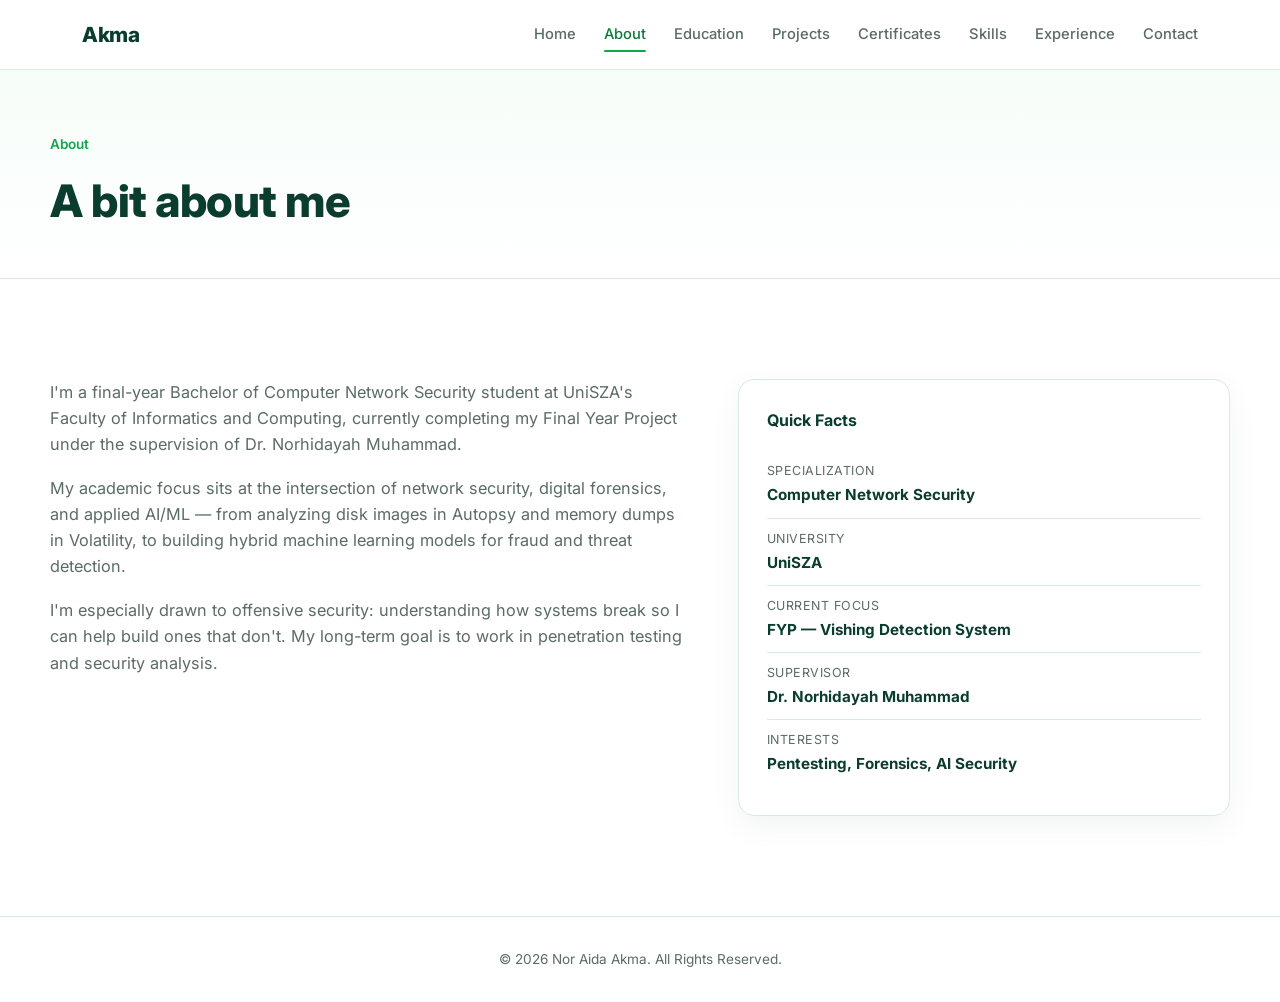
==== about.html @ 591cdba0 "Add files via upload" ====
<!DOCTYPE html>
<html lang="en">
<head>
<meta charset="UTF-8">
<meta name="viewport" content="width=device-width, initial-scale=1.0">
<title>About — Akma</title>
<link rel="preconnect" href="https://fonts.googleapis.com">
<link rel="preconnect" href="https://fonts.gstatic.com" crossorigin>
<link href="https://fonts.googleapis.com/css2?family=Inter:wght@400;500;600;700&display=swap" rel="stylesheet">
<link rel="stylesheet" href="style.css">
</head>
<body>

<header class="navbar" id="navbar">
  <div class="nav-inner">
    <a href="index.html" class="logo">Akma</a>
    <button class="nav-toggle" id="navToggle" aria-label="Toggle navigation">
      <span></span><span></span><span></span>
    </button>
    <nav class="nav-links" id="navLinks">
      <a href="index.html">Home</a>
      <a href="about.html" class="active">About</a>
      <a href="education.html">Education</a>
      <a href="projects.html">Projects</a>
      <a href="certificates.html">Certificates</a>
      <a href="skills.html">Skills</a>
      <a href="experience.html">Experience</a>
      <a href="contact.html">Contact</a>
    </nav>
  </div>
</header>

<section class="page-hero">
  <div class="section-inner">
    <p class="section-eyebrow">About</p>
    <h1 class="page-title">A bit about me</h1>
  </div>
</section>

<section class="section">
  <div class="section-inner">
    <div class="about-grid">
      <div class="about-text">
        <p>
          I'm a final-year Bachelor of Computer Network Security student at UniSZA's Faculty of
          Informatics and Computing, currently completing my Final Year Project under the
          supervision of Dr. Norhidayah Muhammad.
        </p>
        <p>
          My academic focus sits at the intersection of network security, digital forensics, and
          applied AI/ML — from analyzing disk images in Autopsy and memory dumps in Volatility, to
          building hybrid machine learning models for fraud and threat detection.
        </p>
        <p>
          I'm especially drawn to offensive security: understanding how systems break so I can
          help build ones that don't. My long-term goal is to work in penetration testing and
          security analysis.
        </p>
      </div>
      <div class="about-card">
        <h3>Quick Facts</h3>
        <ul class="fact-list">
          <li><span>Specialization</span><strong>Computer Network Security</strong></li>
          <li><span>University</span><strong>UniSZA</strong></li>
          <li><span>Current Focus</span><strong>FYP — Vishing Detection System</strong></li>
          <li><span>Supervisor</span><strong>Dr. Norhidayah Muhammad</strong></li>
          <li><span>Interests</span><strong>Pentesting, Forensics, AI Security</strong></li>
        </ul>
      </div>
    </div>
  </div>
</section>

<footer class="footer">
  <p>&copy; 2026 Nor Aida Akma. All Rights Reserved.</p>
</footer>

<script src="script.js"></script>
</body>
</html>
---- style.css ----
/* ============================
   DESIGN TOKENS
   ============================ */
:root {
  --color-bg: #FFFFFF;
  --color-bg-alt: #F0FBF5;
  --color-ink: #0B3D2E;
  --color-text: #1F2937;
  --color-text-light: #5B6B66;
  --color-accent: #16A34A;
  --color-accent-dark: #0E7A38;
  --color-accent-soft: #DCFCE7;
  --color-border: #D7ECE1;

  --font-display: 'Inter', sans-serif;
  --font-body: 'Inter', sans-serif;

  --radius: 16px;
  --radius-sm: 10px;
  --max-width: 1180px;

  --transition: 0.25s ease;
}

* { margin: 0; padding: 0; box-sizing: border-box; }

html { scroll-behavior: smooth; }

body {
  font-family: var(--font-body);
  color: var(--color-text);
  background: var(--color-bg);
  line-height: 1.6;
  -webkit-font-smoothing: antialiased;
}

a { text-decoration: none; color: inherit; }
ul { list-style: none; }
img { max-width: 100%; display: block; }

:focus-visible {
  outline: 2px solid var(--color-accent);
  outline-offset: 3px;
}

@media (prefers-reduced-motion: reduce) {
  *, *::before, *::after {
    animation-duration: 0.01ms !important;
    animation-iteration-count: 1 !important;
    transition-duration: 0.01ms !important;
    scroll-behavior: auto !important;
  }
}

/* ============================
   NAVBAR
   ============================ */
.navbar {
  position: sticky;
  top: 0;
  z-index: 100;
  background: rgba(255, 255, 255, 0.92);
  backdrop-filter: blur(10px);
  border-bottom: 1px solid var(--color-border);
}

.nav-inner {
  max-width: var(--max-width);
  margin: 0 auto;
  display: flex;
  align-items: center;
  justify-content: space-between;
  padding: 18px 32px;
}

.logo {
  font-family: var(--font-display);
  font-weight: 800;
  font-size: 1.3rem;
  color: var(--color-ink);
  letter-spacing: -0.5px;
}
.logo .dot { color: var(--color-accent); }

.nav-links {
  display: flex;
  gap: 28px;
  align-items: center;
}

.nav-links a {
  font-size: 0.92rem;
  font-weight: 500;
  color: var(--color-text-light);
  transition: color var(--transition);
  position: relative;
  padding: 4px 0;
}

.nav-links a:hover,
.nav-links a.active {
  color: var(--color-accent-dark);
}

.nav-links a.active::after {
  content: '';
  position: absolute;
  bottom: -2px;
  left: 0;
  right: 0;
  height: 2px;
  background: var(--color-accent);
  border-radius: 2px;
}

.nav-toggle {
  display: none;
  flex-direction: column;
  gap: 5px;
  background: none;
  border: none;
  cursor: pointer;
  padding: 8px;
}
.nav-toggle span {
  width: 22px;
  height: 2px;
  background: var(--color-ink);
  border-radius: 2px;
}

/* ============================
   HERO
   ============================ */
.hero {
  position: relative;
  overflow: hidden;
  padding: 80px 32px 100px;
  background: linear-gradient(180deg, #F6FDF9 0%, #FFFFFF 100%);
}

.hero-grid {
  max-width: var(--max-width);
  margin: 0 auto;
  display: grid;
  grid-template-columns: 1.1fr 0.9fr;
  gap: 60px;
  align-items: center;
  position: relative;
  z-index: 2;
}

.status-badge {
  display: inline-flex;
  align-items: center;
  gap: 8px;
  font-family: var(--font-display);
  font-size: 0.72rem;
  font-weight: 600;
  letter-spacing: 0.5px;
  color: var(--color-accent-dark);
  background: var(--color-accent-soft);
  border: 1px solid var(--color-border);
  padding: 6px 14px;
  border-radius: 100px;
  margin-bottom: 24px;
}

.dot-blink {
  width: 7px;
  height: 7px;
  border-radius: 50%;
  background: var(--color-accent);
  animation: blink 1.6s infinite;
}

@keyframes blink {
  0%, 100% { opacity: 1; }
  50% { opacity: 0.3; }
}

.eyebrow {
  font-family: var(--font-display);
  color: var(--color-accent-dark);
  font-weight: 600;
  font-size: 1rem;
  margin-bottom: 6px;
}

.hero-text h1 {
  font-family: var(--font-display);
  font-size: clamp(2.2rem, 4.2vw, 3.2rem);
  font-weight: 800;
  color: var(--color-ink);
  letter-spacing: -1px;
  line-height: 1.1;
}

.cursor {
  color: var(--color-accent);
  animation: blink 1s infinite;
}

.role {
  font-size: clamp(1.2rem, 2.5vw, 1.6rem);
  font-weight: 700;
  color: var(--color-accent-dark);
  margin: 8px 0 20px;
}

.hero-desc {
  max-width: 540px;
  color: var(--color-text-light);
  font-size: 1.05rem;
  margin-bottom: 32px;
}

.hero-cta {
  display: flex;
  gap: 16px;
  margin-bottom: 28px;
}

.btn {
  display: inline-flex;
  align-items: center;
  justify-content: center;
  padding: 14px 28px;
  border-radius: 100px;
  font-weight: 600;
  font-size: 0.95rem;
  transition: all var(--transition);
  cursor: pointer;
  border: 2px solid transparent;
}

.btn-primary {
  background: var(--color-accent);
  color: #fff;
  box-shadow: 0 8px 20px rgba(22, 163, 74, 0.25);
}
.btn-primary:hover {
  background: var(--color-accent-dark);
  transform: translateY(-2px);
}

.btn-outline {
  border-color: var(--color-accent);
  color: var(--color-accent-dark);
  background: transparent;
}
.btn-outline:hover {
  background: var(--color-accent-soft);
  transform: translateY(-2px);
}

.hero-meta {
  font-family: var(--font-display);
  font-size: 0.85rem;
  color: var(--color-text-light);
}
.hero-meta code {
  background: var(--color-accent-soft);
  padding: 3px 8px;
  border-radius: 6px;
  color: var(--color-accent-dark);
}
.hero-meta .arrow { color: var(--color-accent); margin: 0 4px; }

.hero-visual {
  position: relative;
  display: flex;
  justify-content: center;
}

.photo-frame {
  position: relative;
  width: 320px;
  height: 380px;
  background: var(--color-accent-soft);
  border-radius: var(--radius);
  border: 1px solid var(--color-border);
  overflow: hidden;
  box-shadow: 0 20px 50px rgba(11, 61, 46, 0.12);
}

.photo-frame img {
  width: 100%;
  height: 100%;
  object-fit: cover;
}

.photo-placeholder {
  display: none;
  width: 100%;
  height: 100%;
  align-items: center;
  justify-content: center;
  font-family: var(--font-display);
  font-size: 2.5rem;
  font-weight: 800;
  color: var(--color-accent-dark);
}

.frame-tag {
  position: absolute;
  bottom: 12px;
  left: 12px;
  background: rgba(11, 61, 46, 0.85);
  color: #fff;
  font-family: var(--font-display);
  font-size: 0.7rem;
  padding: 5px 10px;
  border-radius: 6px;
}

.scan-line {
  position: absolute;
  top: 0;
  left: 50%;
  width: 320px;
  height: 2px;
  background: linear-gradient(90deg, transparent, var(--color-accent), transparent);
  transform: translateX(-50%);
  animation: scan 3.5s linear infinite;
  opacity: 0.7;
}

@keyframes scan {
  0% { top: 0; }
  100% { top: 380px; }
}

.hero-bg-shapes {
  position: absolute;
  inset: 0;
  z-index: 1;
  pointer-events: none;
}
.shape {
  position: absolute;
  border-radius: 50%;
  background: var(--color-accent-soft);
  opacity: 0.6;
}
.shape-1 { width: 220px; height: 220px; top: 10%; left: -60px; }
.shape-2 { width: 140px; height: 140px; bottom: 5%; left: 30%; }
.shape-3 { width: 180px; height: 180px; top: 0; right: -40px; }

/* ============================
   PAGE HERO (non-home pages)
   ============================ */
.page-hero {
  padding: 64px 32px 40px;
  background: linear-gradient(180deg, #F6FDF9 0%, #FFFFFF 100%);
  border-bottom: 1px solid var(--color-border);
}
.page-title {
  font-size: clamp(1.9rem, 4vw, 2.8rem);
  font-weight: 800;
  color: var(--color-ink);
  letter-spacing: -0.5px;
  font-family: var(--font-display);
}

/* ============================
   HOME PREVIEW STRIP
   ============================ */
.preview-grid {
  display: grid;
  grid-template-columns: repeat(4, 1fr);
  gap: 20px;
}
.preview-card {
  background: #fff;
  border: 1px solid var(--color-border);
  border-radius: var(--radius);
  padding: 24px;
  transition: all var(--transition);
  display: block;
}
.preview-card:hover {
  border-color: var(--color-accent);
  transform: translateY(-4px);
  box-shadow: 0 14px 32px rgba(11, 61, 46, 0.08);
}
.preview-num {
  font-family: var(--font-display);
  font-size: 0.78rem;
  font-weight: 700;
  color: var(--color-accent);
}
.preview-card h3 {
  font-size: 1.15rem;
  color: var(--color-ink);
  margin: 8px 0 6px;
}
.preview-card p {
  font-size: 0.88rem;
  color: var(--color-text-light);
}

/* ============================
   SECTIONS — SHARED
   ============================ */
.section {
  padding: 100px 32px;
}
.section-alt {
  background: var(--color-bg-alt);
}
.section-inner {
  max-width: var(--max-width);
  margin: 0 auto;
}

.section-eyebrow {
  font-family: var(--font-display);
  color: var(--color-accent);
  font-weight: 600;
  font-size: 0.85rem;
  margin-bottom: 10px;
}

.section-title {
  font-size: clamp(1.8rem, 3vw, 2.4rem);
  font-weight: 700;
  color: var(--color-ink);
  margin-bottom: 48px;
  letter-spacing: -0.5px;
}

/* ============================
   ABOUT
   ============================ */
.about-grid {
  display: grid;
  grid-template-columns: 1.3fr 1fr;
  gap: 48px;
  align-items: start;
}
.about-text p {
  color: var(--color-text-light);
  margin-bottom: 18px;
  font-size: 1.02rem;
}

.about-card {
  background: #fff;
  border: 1px solid var(--color-border);
  border-radius: var(--radius);
  padding: 28px;
  box-shadow: 0 10px 30px rgba(11, 61, 46, 0.06);
}
.about-card h3 {
  font-family: var(--font-display);
  font-size: 1rem;
  color: var(--color-ink);
  margin-bottom: 18px;
}
.fact-list li {
  display: flex;
  flex-direction: column;
  gap: 2px;
  padding: 10px 0;
  border-bottom: 1px solid var(--color-border);
}
.fact-list li:last-child { border-bottom: none; }
.fact-list span {
  font-size: 0.78rem;
  color: var(--color-text-light);
  text-transform: uppercase;
  letter-spacing: 0.5px;
}
.fact-list strong {
  font-size: 0.95rem;
  color: var(--color-ink);
}

/* ============================
   TIMELINE (Education & Experience)
   ============================ */
.timeline {
  position: relative;
  padding-left: 32px;
  border-left: 2px solid var(--color-border);
}
.timeline-item {
  position: relative;
  margin-bottom: 40px;
}
.timeline-item:last-child { margin-bottom: 0; }
.timeline-marker {
  position: absolute;
  left: -41px;
  top: 4px;
  width: 16px;
  height: 16px;
  border-radius: 50%;
  background: var(--color-accent);
  border: 3px solid #fff;
  box-shadow: 0 0 0 2px var(--color-accent);
}
.timeline-date {
  font-family: var(--font-display);
  font-size: 0.78rem;
  color: var(--color-accent-dark);
  font-weight: 600;
}
.timeline-content h3 {
  font-size: 1.15rem;
  color: var(--color-ink);
  margin: 6px 0 4px;
}
.timeline-content p {
  color: var(--color-text-light);
  font-size: 0.95rem;
}
.timeline-detail {
  margin-top: 8px;
  max-width: 640px;
}

/* ============================
   PROJECTS
   ============================ */
.project-grid {
  display: grid;
  grid-template-columns: repeat(2, 1fr);
  gap: 24px;
}

.project-card {
  background: #fff;
  border: 1px solid var(--color-border);
  border-radius: var(--radius);
  padding: 28px;
  transition: transform var(--transition), box-shadow var(--transition);
}
.project-card:hover {
  transform: translateY(-4px);
  box-shadow: 0 16px 36px rgba(11, 61, 46, 0.1);
}

.project-card.featured {
  grid-column: 1 / -1;
  background: linear-gradient(135deg, var(--color-accent-soft) 0%, #fff 100%);
  border-color: var(--color-accent);
}

.project-tag {
  display: inline-block;
  font-family: var(--font-display);
  font-size: 0.7rem;
  font-weight: 700;
  letter-spacing: 0.5px;
  color: var(--color-accent-dark);
  background: var(--color-accent-soft);
  padding: 4px 12px;
  border-radius: 100px;
  margin-bottom: 14px;
  text-transform: uppercase;
}

.project-card h3 {
  font-size: 1.25rem;
  color: var(--color-ink);
  margin-bottom: 4px;
}

.project-domain {
  font-family: var(--font-display);
  font-size: 0.78rem;
  color: var(--color-text-light);
  margin-bottom: 14px;
}

.project-card p:not(.project-domain) {
  color: var(--color-text-light);
  font-size: 0.95rem;
  margin-bottom: 16px;
}

.project-stats {
  display: flex;
  gap: 24px;
  margin-bottom: 16px;
  flex-wrap: wrap;
}
.project-stats li {
  font-size: 0.85rem;
  color: var(--color-text-light);
}
.project-stats strong {
  display: block;
  font-family: var(--font-display);
  font-size: 1.1rem;
  color: var(--color-accent-dark);
}

.project-tools {
  display: flex;
  flex-wrap: wrap;
  gap: 8px;
}
.project-tools span {
  font-size: 0.75rem;
  font-weight: 600;
  color: var(--color-accent-dark);
  background: var(--color-accent-soft);
  padding: 5px 11px;
  border-radius: 8px;
}

/* ============================
   CERTIFICATES
   ============================ */
.cert-grid {
  display: grid;
  grid-template-columns: repeat(3, 1fr);
  gap: 24px;
}
.cert-card {
  background: #fff;
  border: 1px dashed var(--color-accent);
  border-radius: var(--radius);
  padding: 32px 24px;
  text-align: center;
}
.cert-icon { font-size: 2rem; margin-bottom: 12px; }
.cert-card h3 {
  font-size: 1rem;
  color: var(--color-ink);
  margin-bottom: 6px;
}
.cert-card p {
  font-size: 0.85rem;
  color: var(--color-text-light);
}
.cert-note {
  margin-top: 24px;
  font-family: var(--font-display);
  font-size: 0.8rem;
  color: var(--color-text-light);
}

/* ============================
   SKILLS
   ============================ */
.skills-grid {
  display: grid;
  grid-template-columns: repeat(2, 1fr);
  gap: 28px;
}
.skill-category {
  background: #fff;
  border: 1px solid var(--color-border);
  border-radius: var(--radius);
  padding: 24px;
}
.skill-category h3 {
  font-family: var(--font-display);
  font-size: 0.95rem;
  color: var(--color-ink);
  margin-bottom: 14px;
}
.skill-tags {
  display: flex;
  flex-wrap: wrap;
  gap: 10px;
}
.skill-tags span {
  background: var(--color-accent-soft);
  color: var(--color-accent-dark);
  font-size: 0.85rem;
  font-weight: 600;
  padding: 7px 14px;
  border-radius: 100px;
}

/* ============================
   CONTACT
   ============================ */
.contact-section {
  text-align: center;
}
.contact-section .section-eyebrow,
.contact-section .section-title { text-align: center; }
.contact-desc {
  color: var(--color-text-light);
  max-width: 520px;
  margin: 0 auto 40px;
}
.contact-grid {
  display: grid;
  grid-template-columns: repeat(3, 1fr);
  gap: 20px;
}
.contact-card {
  background: #fff;
  border: 1px solid var(--color-border);
  border-radius: var(--radius);
  padding: 28px;
  transition: all var(--transition);
}
.contact-card:hover {
  border-color: var(--color-accent);
  transform: translateY(-4px);
  box-shadow: 0 12px 30px rgba(11, 61, 46, 0.08);
}
.contact-label {
  display: block;
  font-family: var(--font-display);
  font-size: 0.75rem;
  color: var(--color-accent);
  text-transform: uppercase;
  margin-bottom: 8px;
}
.contact-value {
  font-weight: 600;
  color: var(--color-ink);
  font-size: 0.95rem;
  word-break: break-word;
}

/* ============================
   FOOTER
   ============================ */
.footer {
  text-align: center;
  padding: 32px;
  font-size: 0.85rem;
  color: var(--color-text-light);
  border-top: 1px solid var(--color-border);
}

/* ============================
   RESPONSIVE
   ============================ */
@media (max-width: 900px) {
  .hero-grid { grid-template-columns: 1fr; }
  .hero-visual { order: -1; margin-bottom: 20px; }
  .about-grid { grid-template-columns: 1fr; }
  .project-grid { grid-template-columns: 1fr; }
  .skills-grid { grid-template-columns: 1fr; }
  .cert-grid { grid-template-columns: 1fr; }
  .contact-grid { grid-template-columns: 1fr; }
  .preview-grid { grid-template-columns: repeat(2, 1fr); }
}

@media (max-width: 768px) {
  .nav-toggle { display: flex; }
  .nav-links {
    position: absolute;
    top: 100%;
    left: 0;
    right: 0;
    background: #fff;
    flex-direction: column;
    align-items: flex-start;
    padding: 20px 32px;
    gap: 16px;
    border-bottom: 1px solid var(--color-border);
    display: none;
  }
  .nav-links.open { display: flex; }
  .hero { padding: 50px 20px 70px; }
  .section { padding: 64px 20px; }
  .photo-frame { width: 260px; height: 310px; }
  .preview-grid { grid-template-columns: 1fr; }
  .page-hero { padding: 44px 20px 28px; }
}
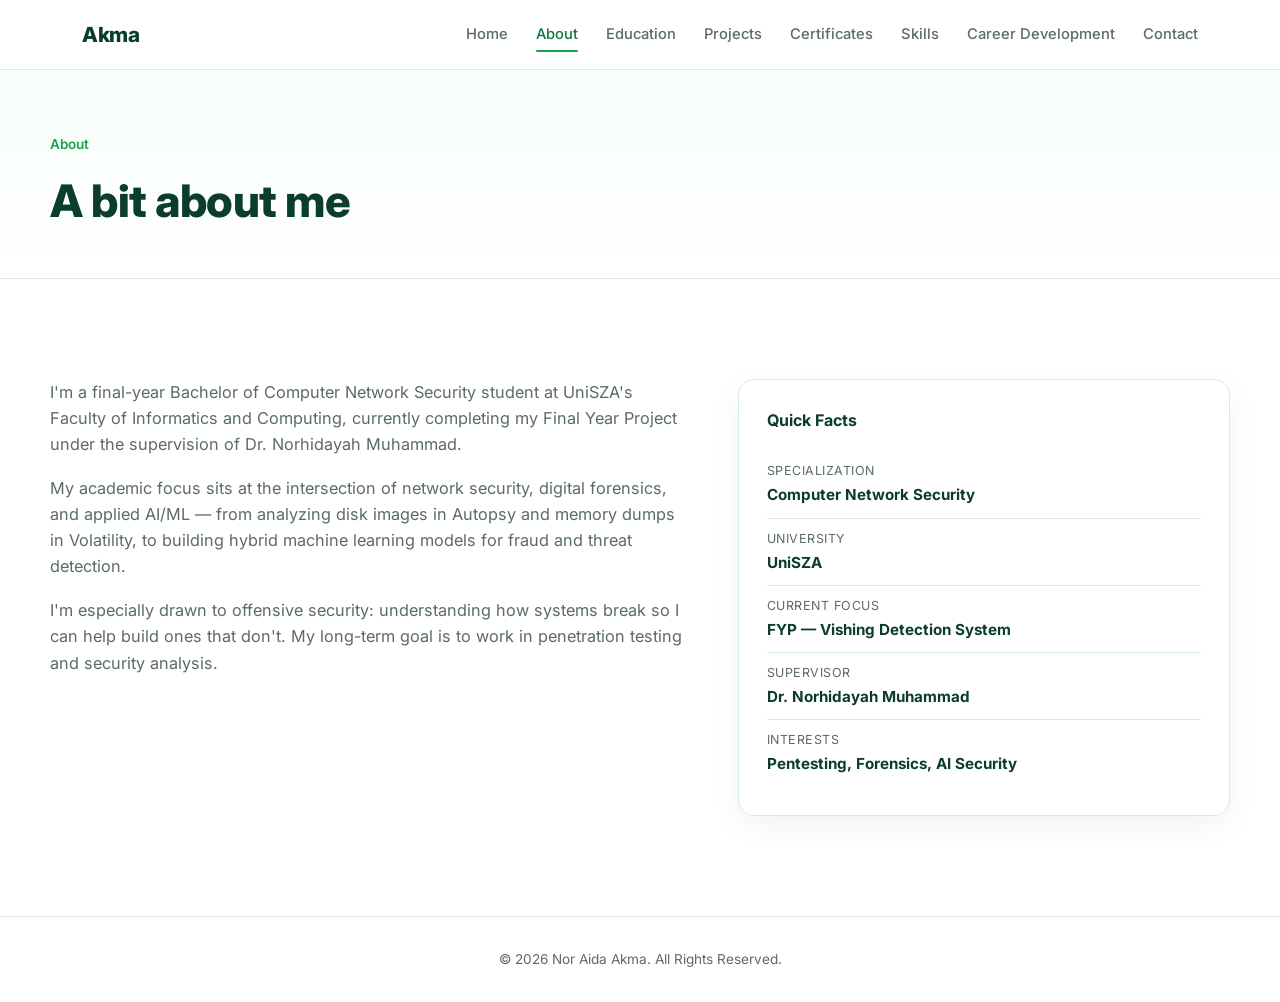
==== commit 17a87392: "Rename 'Experience' link to 'Career Development'" ====
--- a/about.html
+++ b/about.html
@@ -24,7 +24,7 @@
       <a href="projects.html">Projects</a>
       <a href="certificates.html">Certificates</a>
       <a href="skills.html">Skills</a>
-      <a href="experience.html">Experience</a>
+      <a href="experience.html">Career Development</a>
       <a href="contact.html">Contact</a>
     </nav>
   </div>
--- a/style.css
+++ b/style.css
@@ -521,6 +521,29 @@
   max-width: 640px;
 }
 
+.timeline-cgpa {
+  margin-top: 10px;
+  font-weight: 600;
+  color: var(--color-accent-dark);
+  font-size: 0.92rem;
+}
+
+.edu-header {
+  display: flex;
+  align-items: center;
+  gap: 14px;
+}
+.edu-logo {
+  width: 200px;
+  height: 200px;
+  object-fit: contain;
+  flex-shrink: 0;
+  border-radius: 16px;
+  background: #fff;
+  border: 1px solid var(--color-border);
+  padding: 16px;
+}
+
 /* ============================
    PROJECTS
    ============================ */
@@ -531,6 +554,7 @@
 }
 
 .project-card {
+  position: relative;
   background: #fff;
   border: 1px solid var(--color-border);
   border-radius: var(--radius);
@@ -612,6 +636,28 @@
   border-radius: 8px;
 }
 
+.pdf-icon {
+  position: absolute;
+  top: 20px;
+  right: 20px;
+  width: 34px;
+  height: 34px;
+  display: flex;
+  align-items: center;
+  justify-content: center;
+  font-size: 1.1rem;
+  background: var(--color-accent-soft);
+  border: 1px solid var(--color-border);
+  border-radius: 8px;
+  transition: all var(--transition);
+  text-decoration: none;
+}
+.pdf-icon:hover {
+  background: var(--color-accent);
+  transform: translateY(-2px);
+  box-shadow: 0 6px 14px rgba(22, 163, 74, 0.25);
+}
+
 /* ============================
    CERTIFICATES
    ============================ */
@@ -622,10 +668,17 @@
 }
 .cert-card {
   background: #fff;
-  border: 1px dashed var(--color-accent);
+  border: 1px solid var(--color-border);
   border-radius: var(--radius);
   padding: 32px 24px;
   text-align: center;
+  display: block;
+  transition: all var(--transition);
+}
+.cert-card-link:hover {
+  border-color: var(--color-accent);
+  transform: translateY(-4px);
+  box-shadow: 0 14px 32px rgba(11, 61, 46, 0.1);
 }
 .cert-icon { font-size: 2rem; margin-bottom: 12px; }
 .cert-card h3 {
@@ -636,6 +689,13 @@
 .cert-card p {
   font-size: 0.85rem;
   color: var(--color-text-light);
+  margin-bottom: 14px;
+}
+.cert-view {
+  display: inline-block;
+  font-size: 0.85rem;
+  font-weight: 600;
+  color: var(--color-accent-dark);
 }
 .cert-note {
   margin-top: 24px;
@@ -670,12 +730,20 @@
   gap: 10px;
 }
 .skill-tags span {
+  display: inline-flex;
+  align-items: center;
+  gap: 7px;
   background: var(--color-accent-soft);
   color: var(--color-accent-dark);
   font-size: 0.85rem;
   font-weight: 600;
   padding: 7px 14px;
   border-radius: 100px;
+}
+.skill-logo {
+  width: 16px;
+  height: 16px;
+  object-fit: contain;
 }
 
 /* ============================
